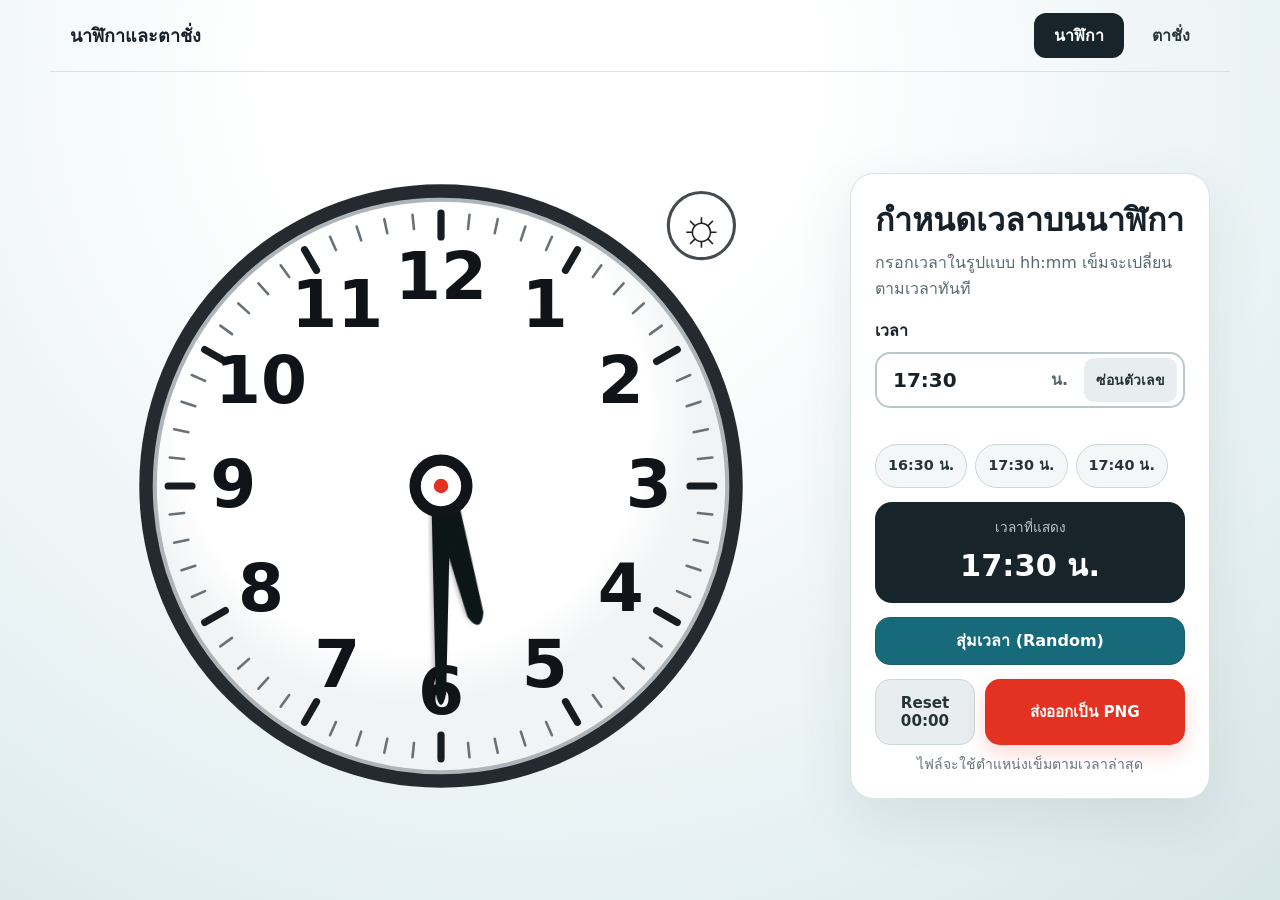
==== index.html @ 19cd64b4 "Add value visibility toggles and kg/g weight switching" ====
<!doctype html>
<html lang="th">
<head>
  <meta charset="utf-8">
  <meta name="viewport" content="width=device-width,initial-scale=1">
  <title>นาฬิกากำหนดเวลา</title>
  <meta name="description" content="นาฬิกาแบบโต้ตอบ กรอกเวลาแล้วเข็มเปลี่ยนตามทันที">
  <link rel="icon" type="image/svg+xml" href="data:image/svg+xml,%3Csvg xmlns='http://www.w3.org/2000/svg' viewBox='0 0 64 64'%3E%3Ccircle cx='32' cy='32' r='28' fill='white' stroke='%231a242b' stroke-width='5'/%3E%3Cpath d='M32 13v20l14 8' fill='none' stroke='%23e33221' stroke-width='5' stroke-linecap='round'/%3E%3C/svg%3E">
  <style>
    :root{font-family:"Noto Sans Thai","Tahoma",system-ui,sans-serif;color:#172129;background:#eef4f6}
    *{box-sizing:border-box}
    body{margin:0;min-height:100vh;background:radial-gradient(circle at 42% 8%,#fff 0 24%,#e7f1f3 72%,#d6e5e8 100%)}
    main{width:min(1120px,100%);min-height:100vh;margin:auto;padding:28px;display:grid;grid-template-columns:minmax(420px,680px) minmax(285px,350px);gap:42px;align-items:center}
    .clock-wrap{position:relative;width:min(100%,650px);margin:auto}
    .clock-wrap::after{content:"";position:absolute;z-index:1;left:0;right:0;bottom:0;height:7%;background:#fff;pointer-events:none}
    .clock-image{position:relative;z-index:0;display:block;width:100%;height:auto;user-select:none;-webkit-user-drag:none}
    .clock-face{position:absolute;z-index:2;left:7.75%;top:5.25%;width:89.5%;aspect-ratio:1;touch-action:none}
    #hourHand,#minuteHand{cursor:grab}
    .clock-face.dragging #hourHand,.clock-face.dragging #minuteHand{cursor:grabbing}
    .panel{background:#fff;border:1px solid #d9e3e5;border-radius:24px;padding:28px;box-shadow:0 20px 55px #39535b1c}
    h1{margin:0 0 8px;font-size:clamp(1.6rem,3vw,2.15rem);line-height:1.25}
    .hint{margin:0 0 22px;color:#596a70;line-height:1.6}
    label{display:block;font-weight:800;margin-bottom:9px}
    .input-row{display:flex;align-items:center;border:2px solid #bac8cc;border-radius:15px;overflow:hidden;background:#fff;transition:.2s}
    .input-row:focus-within{border-color:#e33221;box-shadow:0 0 0 4px #e3322118}
    input{width:100%;border:0;outline:0;padding:14px 8px 14px 16px;font:800 1.3rem/1 system-ui;background:transparent;color:#172129}
    .unit{padding:0 16px;color:#58676c;font-weight:800}
    .error{min-height:24px;margin:8px 0 2px;color:#bd2418;font-size:.88rem;line-height:1.45}
    .error.ok{color:#28724c}
    .examples{display:flex;gap:8px;flex-wrap:wrap;margin:4px 0 20px}
    .examples button{border:1px solid #cbd6d9;background:#f4f7f8;color:#27353b;border-radius:99px;padding:7px 12px;font-family:inherit;font-size:.9rem;font-weight:700;line-height:1.2;cursor:pointer}
    .examples button:hover{border-color:#e33221;color:#c7281b;background:#fff6f5}
    .reading{padding:18px;border-radius:17px;background:#17242a;color:#fff;text-align:center}
    .reading span{display:block;font-size:.85rem;color:#b9c8cd;margin-bottom:3px}
    .reading strong{font-size:2rem;font-variant-numeric:tabular-nums}
    .actions{display:grid;grid-template-columns:1fr 2fr;gap:10px;margin-top:14px}
    .reset-btn,.export-btn{border:0;border-radius:15px;padding:14px 12px;font-family:inherit;font-size:.95rem;font-weight:800;cursor:pointer}
    .reset-btn{background:#e8edef;color:#26343a;border:1px solid #ccd6d9}
    .reset-btn:hover{background:#dce4e7}
    .export-btn{background:#e33221;color:#fff;box-shadow:0 8px 20px #e3322130}
    .export-btn:disabled{opacity:.65;cursor:wait}
    .export-note{margin:9px 0 0;text-align:center;color:#65747a;font-size:.82rem;line-height:1.45}
    @media(max-width:820px){main{grid-template-columns:1fr;padding:16px;gap:16px}.clock-wrap{max-width:620px}.panel{padding:22px}}
  </style>
  <link rel="stylesheet" href="navigation.css?v=3">
<style>
.value-toggle,.unit-toggle{flex-shrink:0;min-height:44px;border:0;border-radius:10px;padding:8px 12px;background:#e8edef;color:#26343a;font:700 14px Tahoma,system-ui,sans-serif;cursor:pointer}
.input-row{position:relative}.value-toggle{margin-right:6px}.unit-toggle{margin-right:6px}
body.values-hidden .input-row input,body.values-hidden .reading strong{visibility:hidden}
body.values-hidden .input-row::before{content:"ซ่อนค่าอยู่";position:absolute;left:16px;color:#65747a;font-size:16px;pointer-events:none}
body.values-hidden .reading::after{content:"ซ่อนค่าอยู่";display:block;font-size:20px}
body.values-hidden .reading strong{display:none}
body.values-hidden #error{visibility:hidden}
</style></head>
<body>
<nav class="site-nav" aria-label="เลือกเครื่องมือ"><span class="site-brand">นาฬิกาและตาชั่ง</span><div class="site-links"><a href="index.html" aria-current="page">นาฬิกา</a><a href="fish-scale.html">ตาชั่ง</a></div></nav>
  <main>
    <div class="clock-wrap" aria-label="นาฬิกาเข็ม">
      <svg class="clock-face" id="clock" viewBox="0 0 600 600" role="img" aria-label="หน้าปัดนาฬิกาที่เข็มปรับตามเวลาที่กรอก">
        <defs>
          <radialGradient id="face" cx="45%" cy="38%"><stop offset="0" stop-color="#fff"/><stop offset=".82" stop-color="#fff"/><stop offset="1" stop-color="#f1f3f4"/></radialGradient>
          <filter id="handShadow"><feDropShadow dx="2" dy="3" stdDeviation="2" flood-opacity=".28"/></filter>
        </defs>
        <circle cx="300" cy="300" r="292" fill="#252a30"/>
        <circle cx="300" cy="300" r="277" fill="url(#face)" stroke="#aeb5ba" stroke-width="4"/>
        <g id="ticks"></g><g id="numbers"></g>
        <g id="dayNight" aria-label="สัญลักษณ์กลางวันหรือกลางคืน">
          <circle id="dayNightBadge" cx="552" cy="48" r="32" fill="#fff" stroke="#454b50" stroke-width="3"/>
          <text id="dayNightIcon" x="552" y="66" text-anchor="middle" font-family="Segoe UI Symbol,Arial Unicode MS,sans-serif" font-size="49" font-weight="400" fill="#252a2e">☼</text>
        </g>
        <g id="hourHand" transform="rotate(0 300 300)" filter="url(#handShadow)">
          <path d="M300 320 L300 154" fill="none" stroke="transparent" stroke-width="46" pointer-events="stroke"/>
          <path d="M286 320 L292 171 Q300 151 308 171 L314 320 Z" fill="#111519"/>
        </g>
        <g id="minuteHand" transform="rotate(0 300 300)" filter="url(#handShadow)">
          <path d="M300 320 L300 79" fill="none" stroke="transparent" stroke-width="40" pointer-events="stroke"/>
          <path d="M290 320 L295 99 Q300 77 305 99 L310 320 Z" fill="#111519"/>
        </g>
        <circle cx="300" cy="300" r="25" fill="#fff" stroke="#111519" stroke-width="11"/>
        <circle cx="300" cy="300" r="7" fill="#e33221"/>
      </svg>
    </div>

    <section class="panel">
      <h1>กำหนดเวลาบนนาฬิกา</h1>
      <p class="hint">กรอกเวลาในรูปแบบ hh:mm เข็มจะเปลี่ยนตามเวลาทันที</p>
      <label for="timeInput">เวลา</label>
      <div class="input-row">
        <input id="timeInput" type="text" value="17:30" placeholder="เช่น 17:30" inputmode="decimal" autocomplete="off" aria-describedby="error">
        <span class="unit">น.</span><button class="value-toggle" id="toggleValue" type="button" aria-pressed="false" aria-label="ซ่อนหรือแสดงตัวเลขเวลา">ซ่อนตัวเลข</button>
      </div>
      <div id="error" class="error" role="status"></div>
      <div class="examples" aria-label="เวลาตัวอย่าง">
        <button type="button" data-time="16:30">16:30 น.</button>
        <button type="button" data-time="17:30">17:30 น.</button>
        <button type="button" data-time="17:40">17:40 น.</button>
      </div>
      <div class="reading"><span>เวลาที่แสดง</span><strong id="reading">17:30 น.</strong></div>
      <button class="random-btn" id="random" type="button">สุ่มเวลา (Random)</button>
      <div class="actions">
        <button class="reset-btn" id="reset" type="button">Reset 00:00</button>
        <button class="export-btn" id="export" type="button">ส่งออกเป็น PNG</button>
      </div>
      <p class="export-note" id="exportStatus">ไฟล์จะใช้ตำแหน่งเข็มตามเวลาล่าสุด</p>
    </section>
  </main>

  <script>
    const NS='http://www.w3.org/2000/svg',ticks=document.querySelector('#ticks'),numbers=document.querySelector('#numbers');
    const point=(radius,angle)=>{const a=(angle-90)*Math.PI/180;return[300+radius*Math.cos(a),300+radius*Math.sin(a)]};
    for(let i=0;i<60;i++){
      const angle=i*6,major=i%5===0,[x1,y1]=point(major?241:250,angle),[x2,y2]=point(264,angle),line=document.createElementNS(NS,'line');
      Object.entries({x1,y1,x2,y2,stroke:major?'#171c20':'#697178','stroke-width':major?7:2.5,'stroke-linecap':'round'}).forEach(([k,v])=>line.setAttribute(k,v));ticks.append(line);
    }
    for(let n=1;n<=12;n++){
      const [x,y]=point(201,n*30),text=document.createElementNS(NS,'text');
      Object.entries({x,y:y+20,'text-anchor':'middle','font-size':64,'font-weight':800,fill:'#101418'}).forEach(([k,v])=>text.setAttribute(k,v));text.textContent=n;numbers.append(text);
    }
    const clock=document.querySelector('#clock'),input=document.querySelector('#timeInput'),reading=document.querySelector('#reading'),error=document.querySelector('#error'),hourHand=document.querySelector('#hourHand'),minuteHand=document.querySelector('#minuteHand'),dayNight=document.querySelector('#dayNight'),dayNightBadge=document.querySelector('#dayNightBadge'),dayNightIcon=document.querySelector('#dayNightIcon'),resetButton=document.querySelector('#reset'),exportButton=document.querySelector('#export'),exportStatus=document.querySelector('#exportStatus');
    const visibilityButton=document.querySelector('#toggleValue');
    visibilityButton.addEventListener('click',()=>{
      const hidden=document.body.classList.toggle('values-hidden');
      visibilityButton.setAttribute('aria-pressed',String(hidden));
      visibilityButton.textContent=hidden?'แสดงตัวเลข':'ซ่อนตัวเลข';
      input.tabIndex=hidden?-1:0;
      input.setAttribute('aria-hidden',String(hidden));
      reading.setAttribute('aria-hidden',String(hidden));
    });
    let current={hours:17,minutes:30,label:'17:30'};
    function parseTime(value){
      const cleaned=String(value).trim().replace(/\s*น\.?\s*$/i,'').replace(/\s+/g,'');
      const match=cleaned.match(/^(\d{1,2})(?:[.:](\d{1,3}))?$/);if(!match)return null;
      const total=Number(match[1])*60+Number(match[2]||0);if(!Number.isFinite(total))return null;
      const day=((total%1440)+1440)%1440,hours=Math.floor(day/60),minutes=day%60;
      return{hours,minutes,label:`${String(hours).padStart(2,'0')}:${String(minutes).padStart(2,'0')}`};
    }
    function applyTime(parsed,animate=true){
      current=parsed;const hourAngle=(parsed.hours%12)*30+parsed.minutes*.5,minuteAngle=parsed.minutes*6;
      hourHand.setAttribute('transform',`rotate(${hourAngle} 300 300)`);minuteHand.setAttribute('transform',`rotate(${minuteAngle} 300 300)`);
      [hourHand,minuteHand].forEach(hand=>{hand.style.transformOrigin='300px 300px';hand.style.transition=animate?'transform .5s cubic-bezier(.2,.8,.2,1)':'none'});
      hourHand.style.transform=`rotate(${hourAngle}deg)`;minuteHand.style.transform=`rotate(${minuteAngle}deg)`;
      const isDay=parsed.hours>=6&&parsed.hours<18;
      dayNightIcon.textContent=isDay?'☼':'☾';dayNightIcon.setAttribute('fill',isDay?'#202428':'#555b60');
      dayNightBadge.setAttribute('fill',isDay?'#fff':'#e4e7e9');dayNightBadge.setAttribute('stroke','#454b50');
      dayNight.setAttribute('aria-label',isDay?'กลางวัน แสดงพระอาทิตย์':'กลางคืน แสดงพระจันทร์');
      reading.textContent=`${parsed.label} น.`;
    }
    function showTime(value){
      const parsed=parseTime(value);error.classList.remove('ok');if(!parsed){error.textContent='กรุณากรอกเวลาในรูปแบบ hh:mm เช่น 17:30';return false}
      applyTime(parsed);
      const rawMinutes=Number(String(value).replace(/.*[.:]/,''));error.textContent=rawMinutes>=60?`ปรับเวลาเป็น ${parsed.label} น. โดยอัตโนมัติ`:'';return true;
    }
    input.addEventListener('input',e=>showTime(e.target.value));
    input.addEventListener('blur',()=>{if(showTime(input.value))input.value=current.label});
    document.querySelectorAll('[data-time]').forEach(button=>button.addEventListener('click',()=>{input.value=button.dataset.time;showTime(input.value)}));
    resetButton.addEventListener('click',()=>{
      const reset={hours:0,minutes:0,label:'00:00'};input.value='00:00';applyTime(reset);error.classList.add('ok');error.textContent='รีเซ็ตนาฬิกาเป็น 00:00 น. แล้ว';
    });
    document.querySelector('#random').addEventListener('click',()=>{
      const total=(current.hours*60+current.minutes+1+Math.floor(Math.random()*1439))%1440;
      const hours=Math.floor(total/60),minutes=total%60;
      const label=String(hours).padStart(2,'0')+':'+String(minutes).padStart(2,'0');
      input.value=label;applyTime({hours,minutes,label});
      error.classList.remove('ok');error.textContent='';
    });
    let dragging=null;
    function pointerAngle(event){
      const rect=clock.getBoundingClientRect(),x=(event.clientX-rect.left)/rect.width*600,y=(event.clientY-rect.top)/rect.height*600;
      return(Math.atan2(y-300,x-300)*180/Math.PI+90+360)%360;
    }
    function updateFromHand(type,angle){
      let hours=current.hours,minutes=current.minutes;
      if(type==='minute'){
        const delta=(angle-dragging.lastAngle+540)%360-180;
        dragging.totalMinutes+=delta/6;dragging.lastAngle=angle;
        const total=((Math.round(dragging.totalMinutes)%1440)+1440)%1440;
        hours=Math.floor(total/60);minutes=total%60;
      }
      else{const minutesInHalfDay=Math.round(angle*2)%720,halfDay=current.hours>=12?12:0;hours=halfDay+Math.floor(minutesInHalfDay/60);minutes=minutesInHalfDay%60}
      const parsed={hours,minutes,label:`${String(hours).padStart(2,'0')}:${String(minutes).padStart(2,'0')}`};
      applyTime(parsed,false);input.value=parsed.label;error.classList.add('ok');error.textContent='ปรับเวลาจากเข็มแล้ว';
    }
    function beginDrag(type,event){if(dragging||event.button!==0)return;dragging={type,id:event.pointerId,lastAngle:pointerAngle(event),totalMinutes:current.hours*60+current.minutes};clock.classList.add('dragging');clock.setPointerCapture(event.pointerId);updateFromHand(type,pointerAngle(event));event.preventDefault()}
    hourHand.addEventListener('pointerdown',event=>beginDrag('hour',event));
    minuteHand.addEventListener('pointerdown',event=>beginDrag('minute',event));
    clock.addEventListener('pointermove',event=>{if(dragging&&event.pointerId===dragging.id)updateFromHand(dragging.type,pointerAngle(event))});
    const endDrag=event=>{if(dragging&&event.pointerId===dragging.id){dragging=null;clock.classList.remove('dragging')}};
    clock.addEventListener('pointerup',endDrag);clock.addEventListener('pointercancel',endDrag);clock.addEventListener('lostpointercapture',endDrag);
    exportButton.addEventListener('click',async()=>{
      if(!showTime(input.value))return;
      exportButton.disabled=true;
      try{
        const fileName=`clock-${current.label.replace(':','-')}.png`;let fileHandle=null;
        if('showSaveFilePicker'in window){exportStatus.textContent='เลือกชื่อไฟล์และตำแหน่งจัดเก็บ…';fileHandle=await window.showSaveFilePicker({suggestedName:fileName,types:[{description:'ไฟล์ภาพ PNG',accept:{'image/png':['.png']}}]})}
        exportStatus.textContent='กำลังสร้างไฟล์ PNG จากเวลาล่าสุด…';
        const canvas=document.createElement('canvas'),ctx=canvas.getContext('2d');canvas.width=1200;canvas.height=1200;ctx.clearRect(0,0,canvas.width,canvas.height);
        const svg=document.querySelector('#clock').cloneNode(true);svg.setAttribute('xmlns',NS);svg.setAttribute('width','600');svg.setAttribute('height','600');
        const svgUrl=URL.createObjectURL(new Blob([new XMLSerializer().serializeToString(svg)],{type:'image/svg+xml'})),clockImage=new Image();await new Promise((resolve,reject)=>{clockImage.onload=resolve;clockImage.onerror=reject;clockImage.src=svgUrl});
        const padding=40,size=canvas.width-padding*2;ctx.drawImage(clockImage,padding,padding,size,size);URL.revokeObjectURL(svgUrl);
        const blob=await new Promise(resolve=>canvas.toBlob(resolve,'image/png'));
        if(fileHandle){const writable=await fileHandle.createWritable();await writable.write(blob);await writable.close()}else{const link=document.createElement('a');link.href=URL.createObjectURL(blob);link.download=fileName;link.click();setTimeout(()=>URL.revokeObjectURL(link.href),1000)}
        exportStatus.textContent='บันทึก PNG จากเวลาล่าสุดเรียบร้อยแล้ว';
      }catch(e){exportStatus.textContent=e&&e.name==='AbortError'?'ยกเลิกการบันทึกไฟล์แล้ว':'ไม่สามารถส่งออกได้ กรุณาลองอีกครั้ง'}finally{exportButton.disabled=false}
    });
    showTime(input.value);
  </script>
</body>
</html>
---- navigation.css ----
.site-nav{display:flex;align-items:center;justify-content:space-between;gap:16px;max-width:1180px;margin:auto;padding:18px 24px;border-bottom:1px solid #d9e3e5}.site-brand{font-size:18px;font-weight:800}.site-links{display:flex;gap:8px}.site-links a{font-size:16px;text-decoration:none;color:#27353b;padding:10px 20px;border-radius:12px;font-weight:700}.site-links a[aria-current=page]{background:#17242a;color:white}.site-links a:hover{background:#e33221;color:white}.site-links a:focus-visible{outline:3px solid #e33221;outline-offset:3px}main{min-height:calc(100vh - 85px)}.clock-wrap,.scale-wrap{max-width:620px}.clock-wrap::after{display:none}.clock-face,.dial{position:relative;display:block;left:auto;top:auto;width:100%;height:auto;aspect-ratio:1}@media(max-width:520px){.site-nav{padding:12px 16px;gap:8px}.site-brand{font-size:16px}.site-links a{padding:10px 12px}main{min-height:auto}}

/* Fluid tablet layout: size to the available browser viewport, including browser bars. */
html{min-width:0}
body{min-height:100svh}
.site-nav{min-height:72px;padding:12px max(20px,env(safe-area-inset-left));gap:12px}
main{width:min(1180px,100%);min-height:calc(100svh - 72px);grid-template-columns:minmax(0,1fr) minmax(300px,360px);gap:clamp(20px,3vw,40px);padding:20px max(20px,env(safe-area-inset-right)) max(20px,env(safe-area-inset-bottom))}
main>*{min-width:0}
.clock-wrap{width:min(100%,620px,calc(100svh - 120px));margin:auto}
.scale-wrap{width:min(100%,560px,calc((100svh - 120px)*.74074));margin:auto}
.panel{width:100%;padding:24px}
.panel h1{font-size:clamp(1.5rem,2.7vw,2rem);line-height:1.4}
.panel input{min-width:0;font-size:20px}
.panel button,.site-links a{min-height:44px;touch-action:manipulation}
.random-btn{display:block;width:100%;margin-top:14px;border:1px solid #165e6c;border-radius:15px;padding:12px 16px;background:#176a79;color:#fff;font:800 1rem/1.4 Tahoma,system-ui,sans-serif;cursor:pointer}
.random-btn:hover{background:#115563}
button:focus-visible{outline:3px solid #197caa;outline-offset:3px}
.reading{padding:14px}
.reading strong{font-size:1.9rem}
.hint{margin-bottom:16px}
.examples{margin-bottom:14px}
.export-note{font-size:14px}
@media(min-width:700px) and (orientation:portrait){
 main{grid-template-columns:1fr;gap:18px;align-content:center;padding-top:16px;padding-bottom:24px}
 .clock-wrap{width:min(100%,420px,38svh)}
 .scale-wrap{width:min(100%,340px,28svh)}
 .panel{max-width:620px;justify-self:center;padding:20px 26px}
 .panel h1{font-size:1.65rem}
 .examples{margin-bottom:10px}
 .reading{margin-top:12px}
 .hint{margin-bottom:12px}
}
@media(max-width:699px){
 .site-nav{padding:10px 14px;flex-wrap:wrap}
 .site-brand{font-size:16px}
 .site-links a{padding:10px 12px}
 main{grid-template-columns:1fr;min-height:0;gap:18px;padding:16px}
 .clock-wrap{width:min(100%,420px)}
 .scale-wrap{width:min(100%,340px)}
 .panel{padding:20px}
}
@media(prefers-reduced-motion:reduce){*{transition:none!important}}
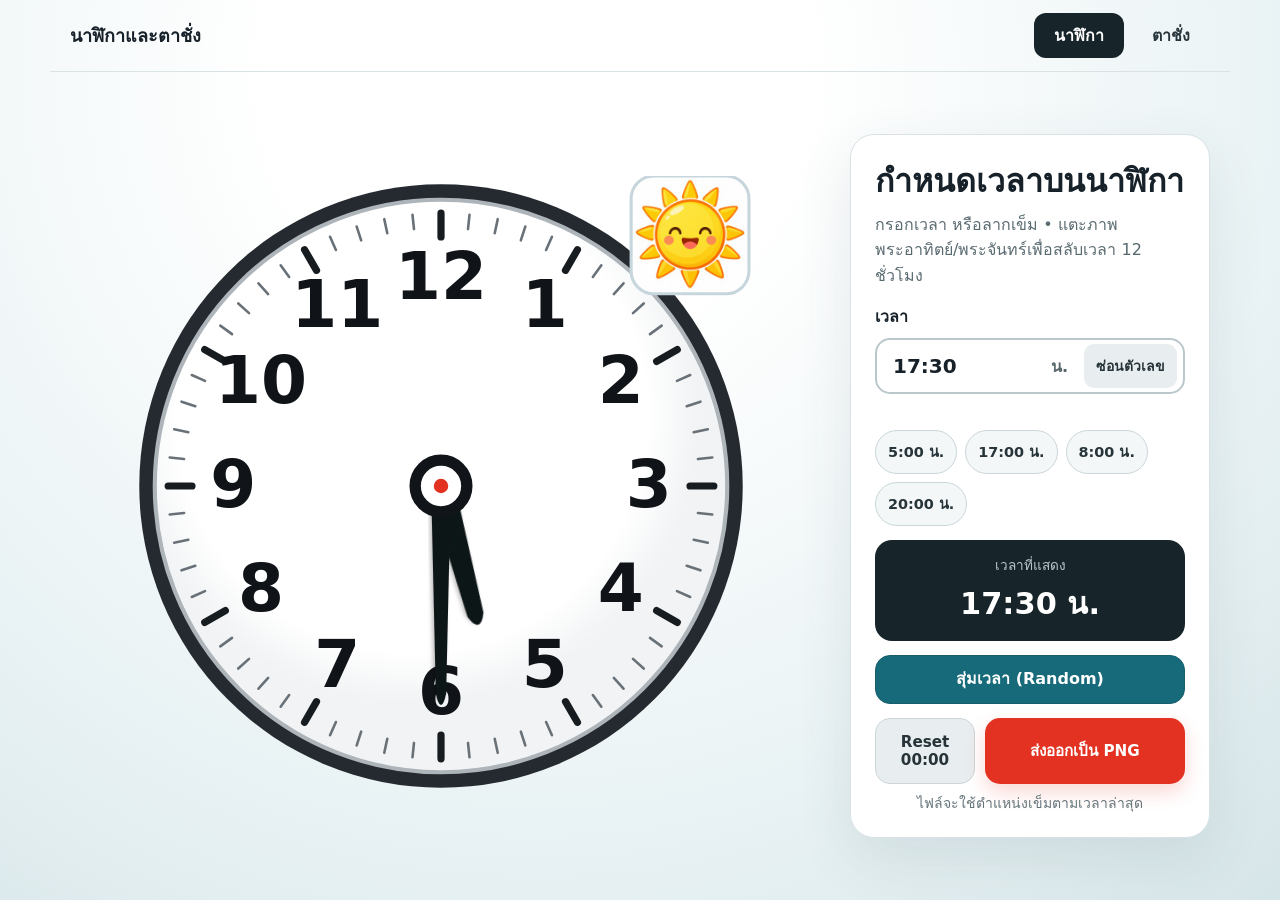
==== commit 49f41664: "Use supplied sun/moon images with 12-hour toggle and new time presets" ====
--- a/index.html
+++ b/index.html
@@ -56,7 +56,7 @@
 <nav class="site-nav" aria-label="เลือกเครื่องมือ"><span class="site-brand">นาฬิกาและตาชั่ง</span><div class="site-links"><a href="index.html" aria-current="page">นาฬิกา</a><a href="fish-scale.html">ตาชั่ง</a></div></nav>
   <main>
     <div class="clock-wrap" aria-label="นาฬิกาเข็ม">
-      <svg class="clock-face" id="clock" viewBox="0 0 600 600" role="img" aria-label="หน้าปัดนาฬิกาที่เข็มปรับตามเวลาที่กรอก">
+      <svg class="clock-face" id="clock" viewBox="0 0 600 600" role="group" aria-label="หน้าปัดนาฬิกาที่เข็มปรับตามเวลาที่กรอก">
         <defs>
           <radialGradient id="face" cx="45%" cy="38%"><stop offset="0" stop-color="#fff"/><stop offset=".82" stop-color="#fff"/><stop offset="1" stop-color="#f1f3f4"/></radialGradient>
           <filter id="handShadow"><feDropShadow dx="2" dy="3" stdDeviation="2" flood-opacity=".28"/></filter>
@@ -64,9 +64,12 @@
         <circle cx="300" cy="300" r="292" fill="#252a30"/>
         <circle cx="300" cy="300" r="277" fill="url(#face)" stroke="#aeb5ba" stroke-width="4"/>
         <g id="ticks"></g><g id="numbers"></g>
-        <g id="dayNight" aria-label="สัญลักษณ์กลางวันหรือกลางคืน">
-          <circle id="dayNightBadge" cx="552" cy="48" r="32" fill="#fff" stroke="#454b50" stroke-width="3"/>
-          <text id="dayNightIcon" x="552" y="66" text-anchor="middle" font-family="Segoe UI Symbol,Arial Unicode MS,sans-serif" font-size="49" font-weight="400" fill="#252a2e">☼</text>
+        <g id="dayNight" role="button" tabindex="0" aria-label="สลับกลางวันหรือกลางคืน" style="cursor:pointer;touch-action:manipulation">
+          <title>แตะภาพเพื่อสลับเวลา 12 ชั่วโมง</title>
+          <defs><clipPath id="dayNightClip"><rect x="486" y="2" width="110" height="110" rx="20"/></clipPath></defs>
+          <rect x="484" y="0" width="114" height="114" rx="22" fill="white" stroke="#c7d6dc" stroke-width="3"/>
+          <image id="sunImage" x="486" y="2" width="110" height="110" href="[data-uri]" clip-path="url(#dayNightClip)"/>
+          <image id="moonImage" x="486" y="2" width="110" height="110" href="[data-uri]" clip-path="url(#dayNightClip)" visibility="hidden"/>
         </g>
         <g id="hourHand" transform="rotate(0 300 300)" filter="url(#handShadow)">
           <path d="M300 320 L300 154" fill="none" stroke="transparent" stroke-width="46" pointer-events="stroke"/>
@@ -83,7 +86,7 @@
 
     <section class="panel">
       <h1>กำหนดเวลาบนนาฬิกา</h1>
-      <p class="hint">กรอกเวลาในรูปแบบ hh:mm เข็มจะเปลี่ยนตามเวลาทันที</p>
+      <p class="hint">กรอกเวลา หรือลากเข็ม • แตะภาพพระอาทิตย์/พระจันทร์เพื่อสลับเวลา 12 ชั่วโมง</p>
       <label for="timeInput">เวลา</label>
       <div class="input-row">
         <input id="timeInput" type="text" value="17:30" placeholder="เช่น 17:30" inputmode="decimal" autocomplete="off" aria-describedby="error">
@@ -91,9 +94,10 @@
       </div>
       <div id="error" class="error" role="status"></div>
       <div class="examples" aria-label="เวลาตัวอย่าง">
-        <button type="button" data-time="16:30">16:30 น.</button>
-        <button type="button" data-time="17:30">17:30 น.</button>
-        <button type="button" data-time="17:40">17:40 น.</button>
+<button type="button" data-time="5:00">5:00 น.</button>
+<button type="button" data-time="17:00">17:00 น.</button>
+<button type="button" data-time="8:00">8:00 น.</button>
+<button type="button" data-time="20:00">20:00 น.</button>
       </div>
       <div class="reading"><span>เวลาที่แสดง</span><strong id="reading">17:30 น.</strong></div>
       <button class="random-btn" id="random" type="button">สุ่มเวลา (Random)</button>
@@ -116,7 +120,7 @@
       const [x,y]=point(201,n*30),text=document.createElementNS(NS,'text');
       Object.entries({x,y:y+20,'text-anchor':'middle','font-size':64,'font-weight':800,fill:'#101418'}).forEach(([k,v])=>text.setAttribute(k,v));text.textContent=n;numbers.append(text);
     }
-    const clock=document.querySelector('#clock'),input=document.querySelector('#timeInput'),reading=document.querySelector('#reading'),error=document.querySelector('#error'),hourHand=document.querySelector('#hourHand'),minuteHand=document.querySelector('#minuteHand'),dayNight=document.querySelector('#dayNight'),dayNightBadge=document.querySelector('#dayNightBadge'),dayNightIcon=document.querySelector('#dayNightIcon'),resetButton=document.querySelector('#reset'),exportButton=document.querySelector('#export'),exportStatus=document.querySelector('#exportStatus');
+    const clock=document.querySelector('#clock'),input=document.querySelector('#timeInput'),reading=document.querySelector('#reading'),error=document.querySelector('#error'),hourHand=document.querySelector('#hourHand'),minuteHand=document.querySelector('#minuteHand'),dayNight=document.querySelector('#dayNight'),resetButton=document.querySelector('#reset'),exportButton=document.querySelector('#export'),exportStatus=document.querySelector('#exportStatus');
     const visibilityButton=document.querySelector('#toggleValue');
     visibilityButton.addEventListener('click',()=>{
       const hidden=document.body.classList.toggle('values-hidden');
@@ -140,11 +144,21 @@
       [hourHand,minuteHand].forEach(hand=>{hand.style.transformOrigin='300px 300px';hand.style.transition=animate?'transform .5s cubic-bezier(.2,.8,.2,1)':'none'});
       hourHand.style.transform=`rotate(${hourAngle}deg)`;minuteHand.style.transform=`rotate(${minuteAngle}deg)`;
       const isDay=parsed.hours>=6&&parsed.hours<18;
-      dayNightIcon.textContent=isDay?'☼':'☾';dayNightIcon.setAttribute('fill',isDay?'#202428':'#555b60');
-      dayNightBadge.setAttribute('fill',isDay?'#fff':'#e4e7e9');dayNightBadge.setAttribute('stroke','#454b50');
-      dayNight.setAttribute('aria-label',isDay?'กลางวัน แสดงพระอาทิตย์':'กลางคืน แสดงพระจันทร์');
+      document.querySelector('#sunImage').setAttribute('visibility',isDay?'visible':'hidden');
+      document.querySelector('#moonImage').setAttribute('visibility',isDay?'hidden':'visible');
+      dayNight.setAttribute('aria-label',isDay?'กลางวัน: กดเปลี่ยนเป็นกลางคืน (สลับ 12 ชั่วโมง)':'กลางคืน: กดเปลี่ยนเป็นกลางวัน (สลับ 12 ชั่วโมง)');
       reading.textContent=`${parsed.label} น.`;
     }
+    function toggleDayNight(){
+      const hours=(current.hours+12)%24,minutes=current.minutes;
+      const label=String(hours).padStart(2,'0')+':'+String(minutes).padStart(2,'0');
+      input.value=label;applyTime({hours,minutes,label},false);
+      error.textContent='';
+    }
+    dayNight.addEventListener('click',toggleDayNight);
+    dayNight.addEventListener('keydown',event=>{
+      if(event.key==='Enter'||event.key===' '){event.preventDefault();toggleDayNight()}
+    });
     function showTime(value){
       const parsed=parseTime(value);error.classList.remove('ok');if(!parsed){error.textContent='กรุณากรอกเวลาในรูปแบบ hh:mm เช่น 17:30';return false}
       applyTime(parsed);
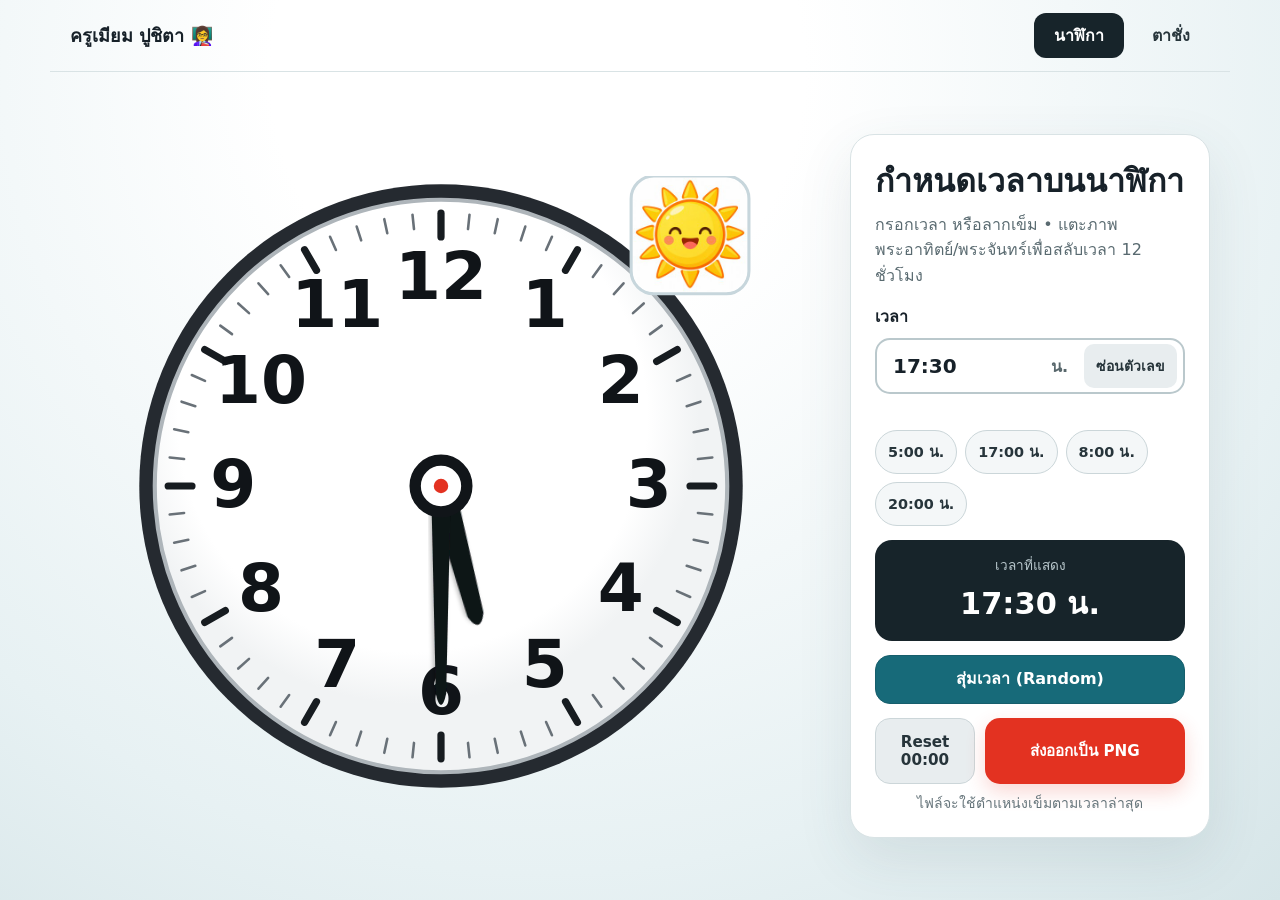
==== commit 1e72c5d7: "Shrink scale labels in grams and update site name" ====
--- a/index.html
+++ b/index.html
@@ -53,7 +53,7 @@
 body.values-hidden #error{visibility:hidden}
 </style></head>
 <body>
-<nav class="site-nav" aria-label="เลือกเครื่องมือ"><span class="site-brand">นาฬิกาและตาชั่ง</span><div class="site-links"><a href="index.html" aria-current="page">นาฬิกา</a><a href="fish-scale.html">ตาชั่ง</a></div></nav>
+<nav class="site-nav" aria-label="เลือกเครื่องมือ"><span class="site-brand">ครูเมียม ปูชิตา 👩‍🏫</span><div class="site-links"><a href="index.html" aria-current="page">นาฬิกา</a><a href="fish-scale.html">ตาชั่ง</a></div></nav>
   <main>
     <div class="clock-wrap" aria-label="นาฬิกาเข็ม">
       <svg class="clock-face" id="clock" viewBox="0 0 600 600" role="group" aria-label="หน้าปัดนาฬิกาที่เข็มปรับตามเวลาที่กรอก">
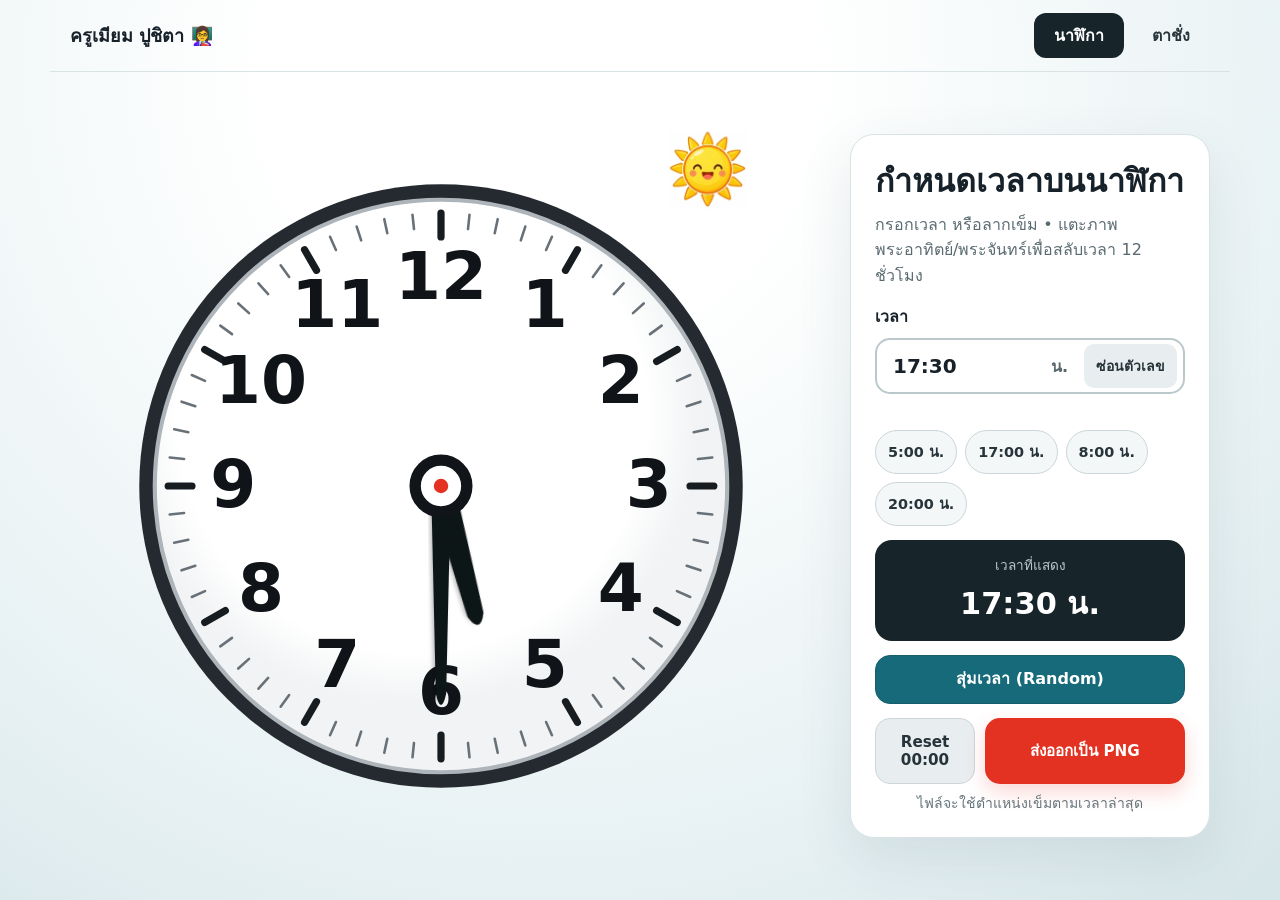
==== commit 354d16ee: "Remove sun and moon frames" ====
--- a/index.html
+++ b/index.html
@@ -14,7 +14,7 @@
     .clock-wrap{position:relative;width:min(100%,650px);margin:auto}
     .clock-wrap::after{content:"";position:absolute;z-index:1;left:0;right:0;bottom:0;height:7%;background:#fff;pointer-events:none}
     .clock-image{position:relative;z-index:0;display:block;width:100%;height:auto;user-select:none;-webkit-user-drag:none}
-    .clock-face{position:absolute;z-index:2;left:7.75%;top:5.25%;width:89.5%;aspect-ratio:1;touch-action:none}
+    .clock-face{overflow:visible;position:absolute;z-index:2;left:7.75%;top:5.25%;width:89.5%;aspect-ratio:1;touch-action:none}
     #hourHand,#minuteHand{cursor:grab}
     .clock-face.dragging #hourHand,.clock-face.dragging #minuteHand{cursor:grabbing}
     .panel{background:#fff;border:1px solid #d9e3e5;border-radius:24px;padding:28px;box-shadow:0 20px 55px #39535b1c}
@@ -66,10 +66,8 @@
         <g id="ticks"></g><g id="numbers"></g>
         <g id="dayNight" role="button" tabindex="0" aria-label="สลับกลางวันหรือกลางคืน" style="cursor:pointer;touch-action:manipulation">
           <title>แตะภาพเพื่อสลับเวลา 12 ชั่วโมง</title>
-          <defs><clipPath id="dayNightClip"><rect x="486" y="2" width="110" height="110" rx="20"/></clipPath></defs>
-          <rect x="484" y="0" width="114" height="114" rx="22" fill="white" stroke="#c7d6dc" stroke-width="3"/>
-          <image id="sunImage" x="486" y="2" width="110" height="110" href="[data-uri]" clip-path="url(#dayNightClip)"/>
-          <image id="moonImage" x="486" y="2" width="110" height="110" href="[data-uri]" clip-path="url(#dayNightClip)" visibility="hidden"/>
+          <image id="sunImage" x="520" y="-44" width="76" height="76" href="[data-uri]"/>
+          <image id="moonImage" x="520" y="-44" width="76" height="76" href="[data-uri]" visibility="hidden"/>
         </g>
         <g id="hourHand" transform="rotate(0 300 300)" filter="url(#handShadow)">
           <path d="M300 320 L300 154" fill="none" stroke="transparent" stroke-width="46" pointer-events="stroke"/>
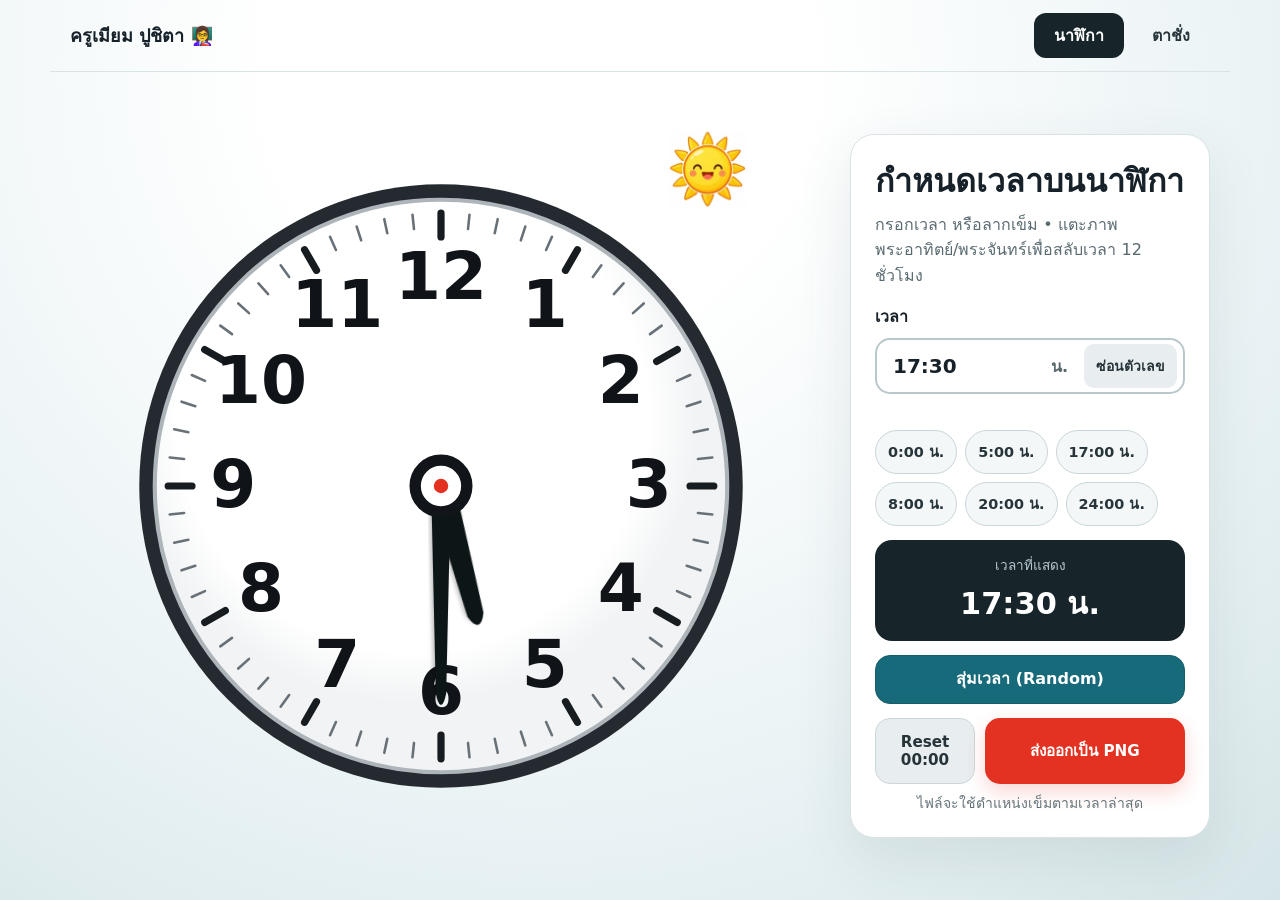
==== commit 13bb0871: "Add midnight and end-of-day time options" ====
--- a/index.html
+++ b/index.html
@@ -92,10 +92,12 @@
       </div>
       <div id="error" class="error" role="status"></div>
       <div class="examples" aria-label="เวลาตัวอย่าง">
+<button type="button" data-time="0:00">0:00 น.</button>
 <button type="button" data-time="5:00">5:00 น.</button>
 <button type="button" data-time="17:00">17:00 น.</button>
 <button type="button" data-time="8:00">8:00 น.</button>
 <button type="button" data-time="20:00">20:00 น.</button>
+<button type="button" data-time="24:00">24:00 น.</button>
       </div>
       <div class="reading"><span>เวลาที่แสดง</span><strong id="reading">17:30 น.</strong></div>
       <button class="random-btn" id="random" type="button">สุ่มเวลา (Random)</button>
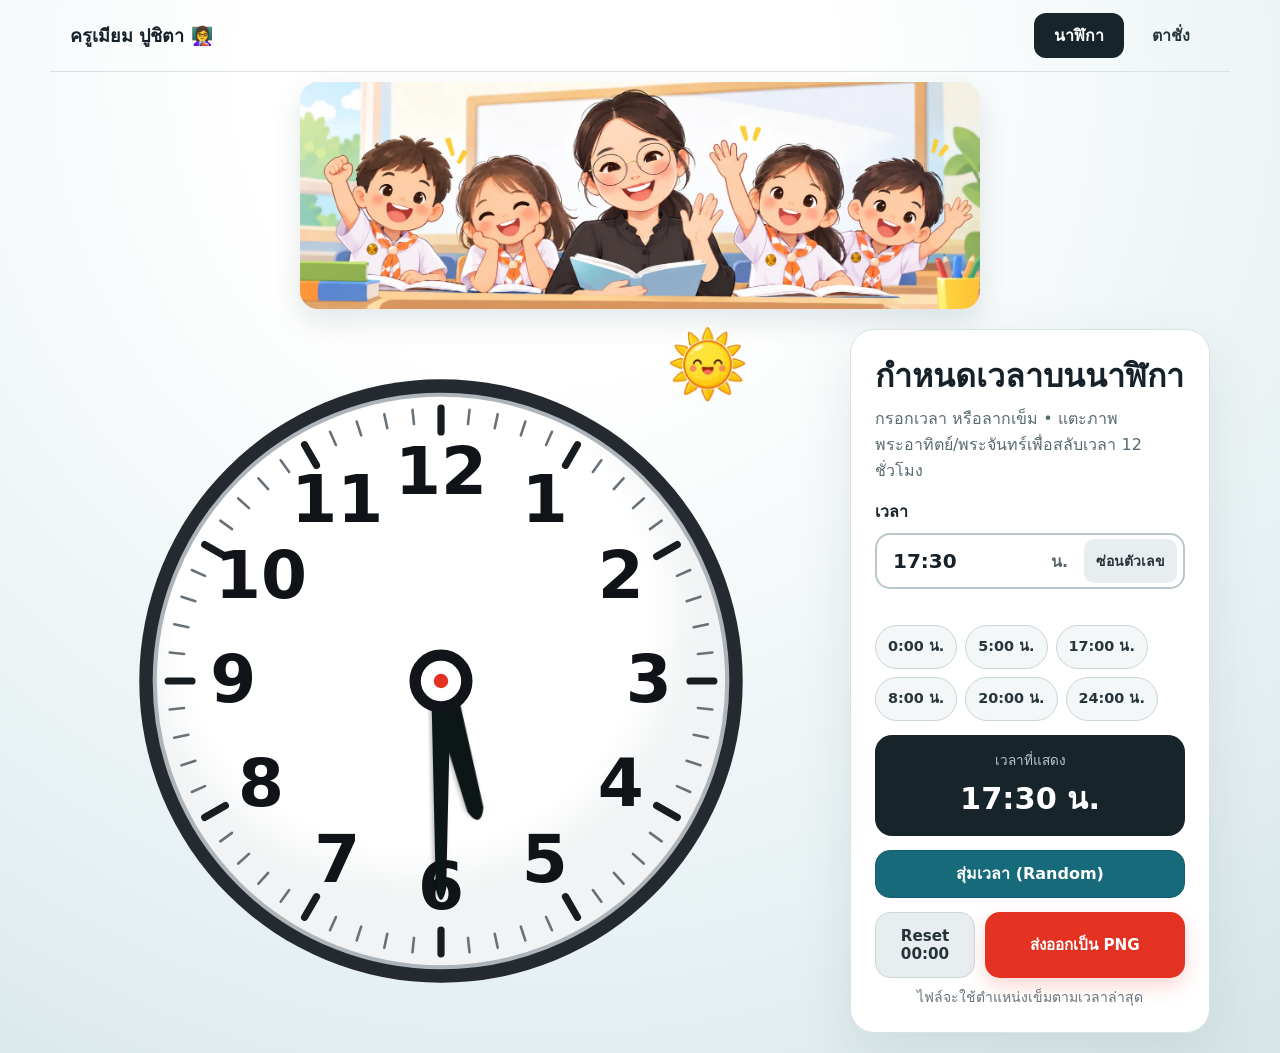
==== commit 6911d57f: "Add classroom banner to both pages" ====
--- a/index.html
+++ b/index.html
@@ -44,6 +44,12 @@
   </style>
   <link rel="stylesheet" href="navigation.css?v=3">
 <style>
+.site-banner{width:min(680px,calc(100% - 32px));margin:10px auto 0;overflow:hidden;border-radius:18px;box-shadow:0 12px 28px #39535b24}
+.site-banner img{display:block;width:100%;height:auto}
+main{min-height:calc(100svh - 320px)}
+@media(max-width:699px){main{min-height:0}}
+</style>
+<style>
 .value-toggle,.unit-toggle{flex-shrink:0;min-height:44px;border:0;border-radius:10px;padding:8px 12px;background:#e8edef;color:#26343a;font:700 14px Tahoma,system-ui,sans-serif;cursor:pointer}
 .input-row{position:relative}.value-toggle{margin-right:6px}.unit-toggle{margin-right:6px}
 body.values-hidden .input-row input,body.values-hidden .reading strong{visibility:hidden}
@@ -54,6 +60,7 @@
 </style></head>
 <body>
 <nav class="site-nav" aria-label="เลือกเครื่องมือ"><span class="site-brand">ครูเมียม ปูชิตา 👩‍🏫</span><div class="site-links"><a href="index.html" aria-current="page">นาฬิกา</a><a href="fish-scale.html">ตาชั่ง</a></div></nav>
+  <div class="site-banner"><img src="assets/classroom-banner.webp" alt="คุณครูกำลังสอนนักเรียนในห้องเรียน" decoding="async"></div>
   <main>
     <div class="clock-wrap" aria-label="นาฬิกาเข็ม">
       <svg class="clock-face" id="clock" viewBox="0 0 600 600" role="group" aria-label="หน้าปัดนาฬิกาที่เข็มปรับตามเวลาที่กรอก">
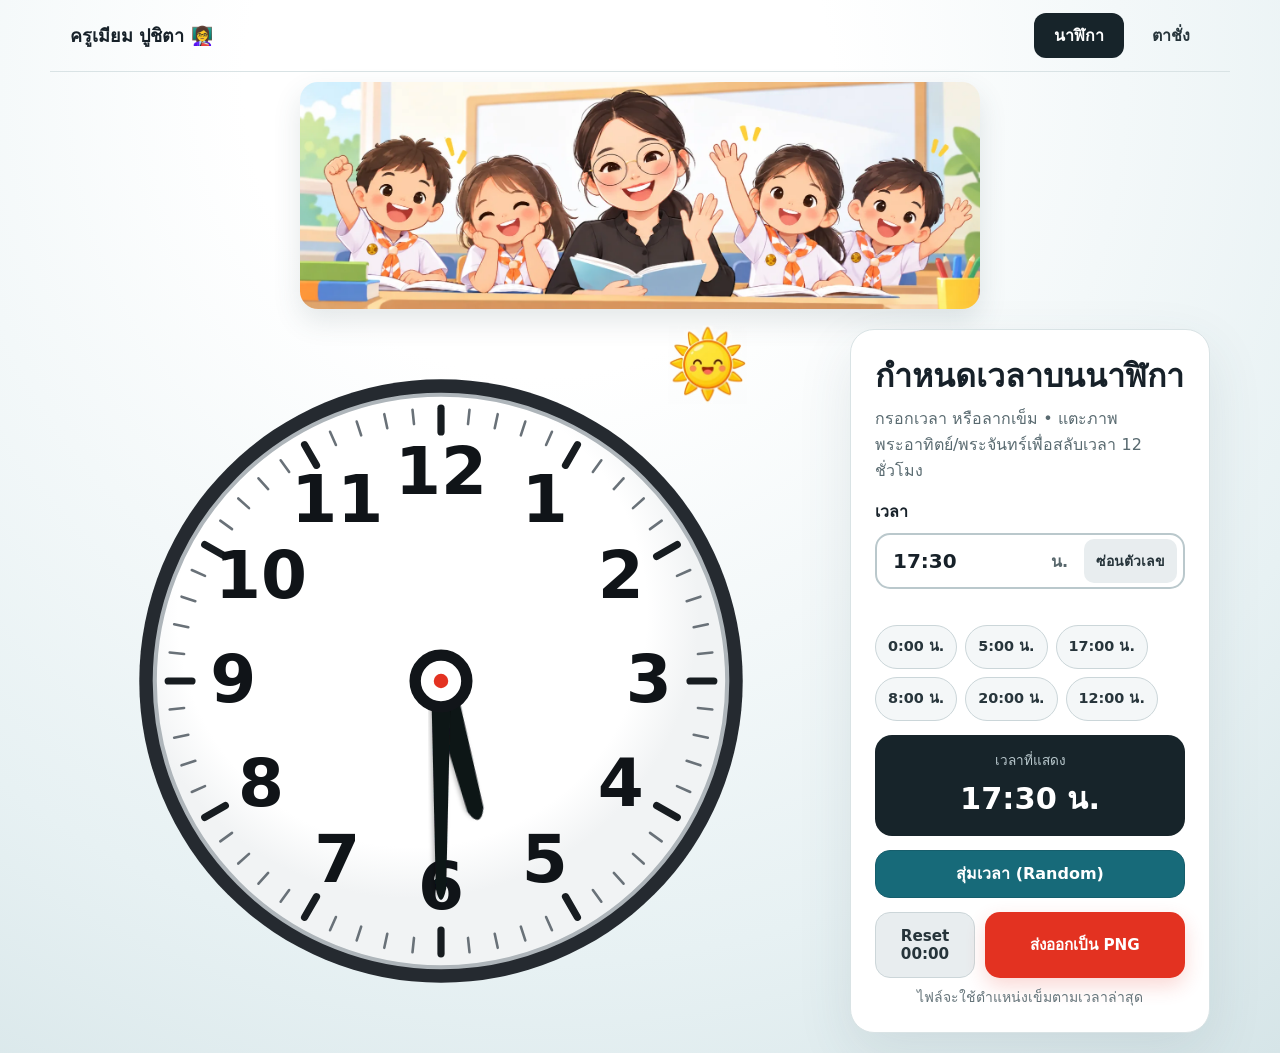
==== commit 08628afe: "Replace 24:00 preset with 12:00" ====
--- a/index.html
+++ b/index.html
@@ -104,7 +104,7 @@
 <button type="button" data-time="17:00">17:00 น.</button>
 <button type="button" data-time="8:00">8:00 น.</button>
 <button type="button" data-time="20:00">20:00 น.</button>
-<button type="button" data-time="24:00">24:00 น.</button>
+<button type="button" data-time="12:00">12:00 น.</button>
       </div>
       <div class="reading"><span>เวลาที่แสดง</span><strong id="reading">17:30 น.</strong></div>
       <button class="random-btn" id="random" type="button">สุ่มเวลา (Random)</button>
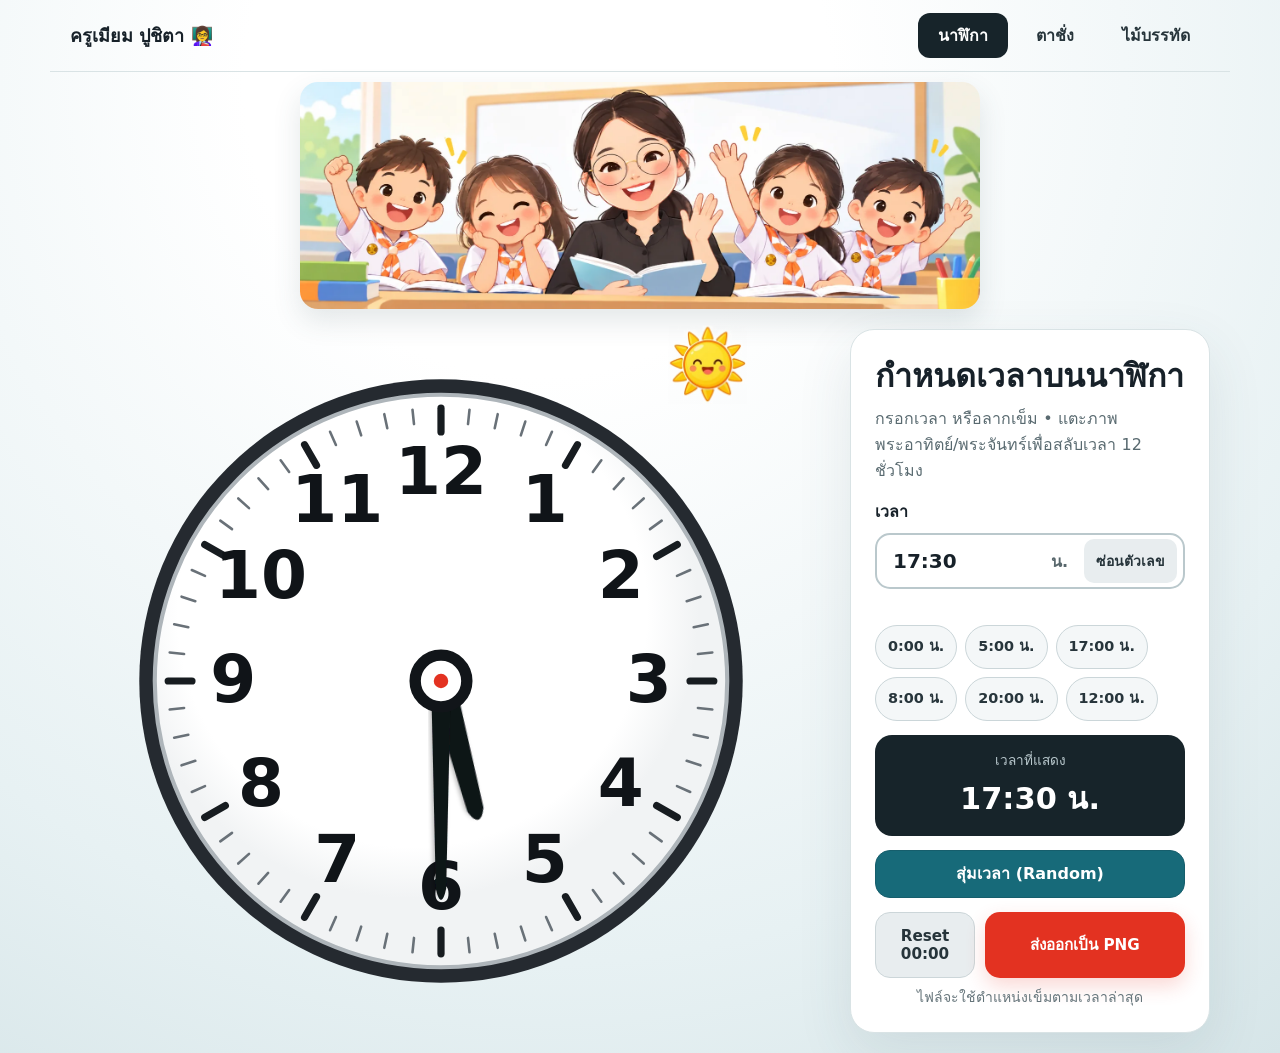
==== commit bd6a6fe0: "feat: add ruler to tool navigation" ====
--- a/index.html
+++ b/index.html
@@ -59,7 +59,7 @@
 body.values-hidden #error{visibility:hidden}
 </style></head>
 <body>
-<nav class="site-nav" aria-label="เลือกเครื่องมือ"><span class="site-brand">ครูเมียม ปูชิตา 👩‍🏫</span><div class="site-links"><a href="index.html" aria-current="page">นาฬิกา</a><a href="fish-scale.html">ตาชั่ง</a></div></nav>
+<nav class="site-nav" aria-label="เลือกเครื่องมือ"><span class="site-brand">ครูเมียม ปูชิตา 👩‍🏫</span><div class="site-links"><a href="index.html" aria-current="page">นาฬิกา</a><a href="fish-scale.html">ตาชั่ง</a><a href="ruler.html">ไม้บรรทัด</a></div></nav>
   <div class="site-banner"><img src="assets/classroom-banner.webp" alt="คุณครูกำลังสอนนักเรียนในห้องเรียน" decoding="async"></div>
   <main>
     <div class="clock-wrap" aria-label="นาฬิกาเข็ม">
